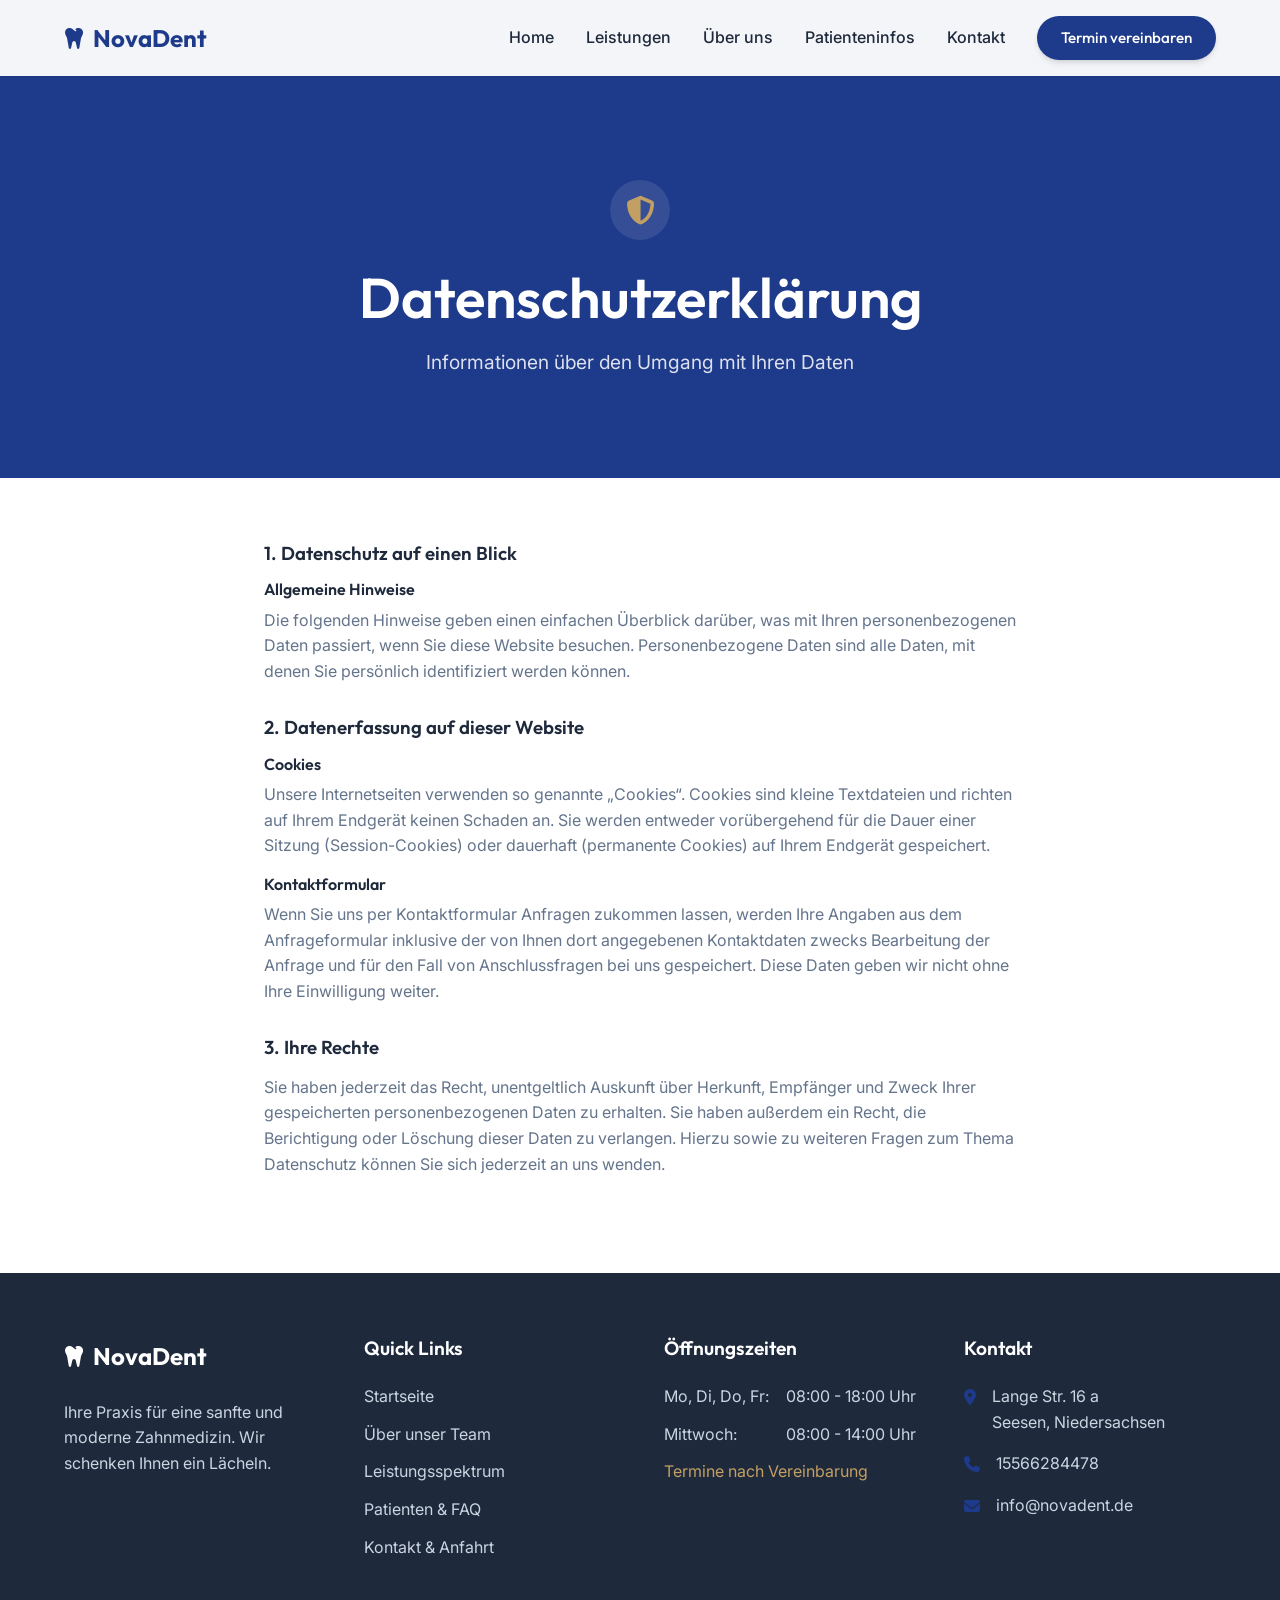
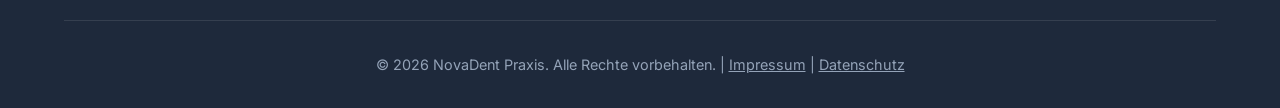
==== datenschutz.html @ 2373de5b "Website hochgeladen" ====
<!DOCTYPE html>
<html lang="de">

<head>
    <meta charset="UTF-8">
    <meta name="viewport" content="width=device-width, initial-scale=1.0">
    <title>Datenschutzerklärung | NovaDent Praxis</title>
    <meta name="description" content="Datenschutzerklärung der NovaDent Zahnarztpraxis in Seesen.">
    <link rel="stylesheet" href="https://cdnjs.cloudflare.com/ajax/libs/font-awesome/6.4.0/css/all.min.css">
    <link rel="stylesheet" href="css/styles.css">
</head>

<body>
    <!-- Header -->
    <header class="site-header">
        <div class="container header-inner">
            <a href="index.html" class="logo">
                <i class="fa-solid fa-tooth"></i>
                <span style="color: var(--primary-color);">Nova<strong>Dent</strong></span>
            </a>
            <button class="mobile-menu-btn" aria-label="Menu"><i class="fa-solid fa-bars"></i></button>
            <nav class="main-nav">
                <ul>
                    <li><a href="index.html" class="nav-link">Home</a></li>
                    <li><a href="leistungen.html" class="nav-link">Leistungen</a></li>
                    <li><a href="ueber-uns.html" class="nav-link">Über uns</a></li>
                    <li><a href="patienten.html" class="nav-link">Patienteninfos</a></li>
                    <li><a href="kontakt.html" class="nav-link">Kontakt</a></li>
                    <li><a href="kontakt.html" class="btn btn-primary"
                            style="padding: 0.6rem 1.5rem; font-size: 0.95rem;">Termin vereinbaren</a></li>
                </ul>
            </nav>
        </div>
    </header>

    <main>
        <section class="page-header"
            style="background: var(--primary-color); padding: 180px 0 100px; text-align: center; color: white;">
            <div class="container fade-in">
                <div
                    style="display: inline-flex; align-items: center; justify-content: center; width: 60px; height: 60px; background: rgba(255,255,255,0.1); border-radius: 50%; margin-bottom: 1.5rem;">
                    <i class="fa-solid fa-shield-halved" style="font-size: 1.8rem; color: var(--accent-color);"></i>
                </div>
                <h1 style="font-size: 3.5rem; margin-bottom: 1rem; color: white;">Datenschutzerklärung</h1>
                <p style="font-size: 1.2rem; max-width: 600px; margin: 0 auto; color: rgba(255,255,255,0.85);">
                    Informationen über den Umgang mit Ihren Daten
                </p>
            </div>
        </section>

        <section class="section">
            <div class="container fade-in" style="max-width: 800px;">
                <h3 style="margin-bottom: 1rem;">1. Datenschutz auf einen Blick</h3>
                <h4 style="margin-bottom: 0.5rem;">Allgemeine Hinweise</h4>
                <p class="text-muted" style="margin-bottom: 2rem;">
                    Die folgenden Hinweise geben einen einfachen Überblick darüber, was mit Ihren personenbezogenen
                    Daten passiert, wenn Sie diese Website besuchen. Personenbezogene Daten sind alle Daten, mit denen
                    Sie persönlich identifiziert werden können.
                </p>

                <h3 style="margin-bottom: 1rem;">2. Datenerfassung auf dieser Website</h3>
                <h4 style="margin-bottom: 0.5rem;">Cookies</h4>
                <p class="text-muted" style="margin-bottom: 1rem;">
                    Unsere Internetseiten verwenden so genannte „Cookies“. Cookies sind kleine Textdateien und richten
                    auf Ihrem Endgerät keinen Schaden an. Sie werden entweder vorübergehend für die Dauer einer Sitzung
                    (Session-Cookies) oder dauerhaft (permanente Cookies) auf Ihrem Endgerät gespeichert.
                </p>
                <h4 style="margin-bottom: 0.5rem;">Kontaktformular</h4>
                <p class="text-muted" style="margin-bottom: 2rem;">
                    Wenn Sie uns per Kontaktformular Anfragen zukommen lassen, werden Ihre Angaben aus dem
                    Anfrageformular inklusive der von Ihnen dort angegebenen Kontaktdaten zwecks Bearbeitung der Anfrage
                    und für den Fall von Anschlussfragen bei uns gespeichert. Diese Daten geben wir nicht ohne Ihre
                    Einwilligung weiter.
                </p>

                <h3 style="margin-bottom: 1rem;">3. Ihre Rechte</h3>
                <p class="text-muted" style="margin-bottom: 2rem;">
                    Sie haben jederzeit das Recht, unentgeltlich Auskunft über Herkunft, Empfänger und Zweck Ihrer
                    gespeicherten personenbezogenen Daten zu erhalten. Sie haben außerdem ein Recht, die Berichtigung
                    oder Löschung dieser Daten zu verlangen. Hierzu sowie zu weiteren Fragen zum Thema Datenschutz
                    können Sie sich jederzeit an uns wenden.
                </p>
            </div>
        </section>
    </main>

    <!-- Footer -->
    <footer class="site-footer">
        <div class="container">
            <div class="footer-grid">
                <div class="footer-col">
                    <a href="index.html" class="logo"
                        style="color: white; margin-bottom: 1.5rem; display: inline-flex;">
                        <i class="fa-solid fa-tooth"></i>
                        <span style="color: white;">Nova<strong>Dent</strong></span>
                    </a>
                    <p style="color: #cbd5e1; margin-bottom: 1.5rem;">
                        Ihre Praxis für eine sanfte und moderne Zahnmedizin. Wir schenken Ihnen ein Lächeln.
                    </p>
                </div>

                <div class="footer-col">
                    <h4>Quick Links</h4>
                    <ul class="footer-links">
                        <li><a href="index.html">Startseite</a></li>
                        <li><a href="ueber-uns.html">Über unser Team</a></li>
                        <li><a href="leistungen.html">Leistungsspektrum</a></li>
                        <li><a href="patienten.html">Patienten & FAQ</a></li>
                        <li><a href="kontakt.html">Kontakt & Anfahrt</a></li>
                    </ul>
                </div>

                <div class="footer-col">
                    <h4>Öffnungszeiten</h4>
                    <ul class="footer-links" style="color: #cbd5e1;">
                        <li style="display: flex; justify-content: space-between;"><span>Mo, Di, Do, Fr:</span>
                            <span>08:00 - 18:00 Uhr</span></li>
                        <li style="display: flex; justify-content: space-between;"><span>Mittwoch:</span> <span>08:00 -
                                14:00 Uhr</span></li>
                        <li
                            style="display: flex; justify-content: space-between; margin-top: 0.5rem; color: var(--accent-color);">
                            <span>Termine nach Vereinbarung</span>
                        </li>
                    </ul>
                </div>

                <div class="footer-col">
                    <h4>Kontakt</h4>
                    <ul class="footer-contact">
                        <li>
                            <i class="fa-solid fa-location-dot"></i>
                            <div>
                                Lange Str. 16 a<br>
                                Seesen, Niedersachsen
                            </div>
                        </li>
                        <li>
                            <i class="fa-solid fa-phone"></i>
                            <div>
                                <a href="tel:15566284478" style="color: inherit;">15566284478</a>
                            </div>
                        </li>
                        <li>
                            <i class="fa-solid fa-envelope"></i>
                            <div>
                                <a href="mailto:info@novadent.de" style="color: inherit;">info@novadent.de</a>
                            </div>
                        </li>
                    </ul>
                </div>
            </div>

            <div class="footer-bottom">
                <p>&copy; 2026 NovaDent Praxis. Alle Rechte vorbehalten. | <a href="impressum.html"
                        style="color: inherit; text-decoration: underline;">Impressum</a> | <a href="datenschutz.html"
                        style="color: inherit; text-decoration: underline;">Datenschutz</a></p>
            </div>
        </div>
    </footer>

    <script src="js/main.js"></script>
</body>

</html>
---- css/styles.css ----
@import url('https://fonts.googleapis.com/css2?family=Inter:wght@300;400;500;600&family=Outfit:wght@300;400;500;600;700&display=swap');

:root {
  /* Colors */
  --primary-color: #1e3a8a;
  /* Deep Navy Blue */
  --primary-hover: #1e40af;
  /* Brighter Navy */
  --secondary-color: #f1f5f9;
  /* Slate 100 soft gray */
  --accent-color: #c29f63;
  /* Champagne Gold */
  --accent-hover: #9c7b41;

  --text-dark: #1e293b;
  --text-muted: #64748b;
  --bg-color: #ffffff;
  --bg-section: #f1f5f9;

  /* Typography */
  --font-heading: 'Outfit', sans-serif;
  --font-body: 'Inter', sans-serif;

  /* Layout & Spacing */
  --container-width: 1200px;
  --spacing-sm: 0.5rem;
  --spacing-md: 1rem;
  --spacing-lg: 2rem;
  --spacing-xl: 4rem;
  --spacing-xxl: 6rem;

  /* UI Elements */
  --border-radius: 12px;
  --border-radius-pill: 9999px;
  --shadow-sm: 0 1px 2px 0 rgb(0 0 0 / 0.05);
  --shadow-md: 0 4px 6px -1px rgb(0 0 0 / 0.1), 0 2px 4px -2px rgb(0 0 0 / 0.1);
  --shadow-lg: 0 10px 15px -3px rgb(0 0 0 / 0.1), 0 4px 6px -4px rgb(0 0 0 / 0.1);

  /* Transitions */
  --transition-fast: 0.2s ease-in-out;
  --transition-normal: 0.3s ease-in-out;
}

/* ========================================= */
/* Reset & Base Styles                       */
/* ========================================= */
* {
  margin: 0;
  padding: 0;
  box-sizing: border-box;
}

html {
  scroll-behavior: smooth;
  font-size: 16px;
}

body {
  font-family: var(--font-body);
  color: var(--text-dark);
  background-color: var(--bg-color);
  line-height: 1.6;
  overflow-x: hidden;
}

h1,
h2,
h3,
h4,
h5,
h6 {
  font-family: var(--font-heading);
  font-weight: 600;
  line-height: 1.2;
  color: var(--text-dark);
}

a {
  text-decoration: none;
  color: inherit;
}

ul {
  list-style: none;
}

img {
  max-width: 100%;
  height: auto;
  display: block;
}

/* ========================================= */
/* Layout & Utilities                        */
/* ========================================= */
.container {
  max-width: var(--container-width);
  margin: 0 auto;
  padding: 0 1.5rem;
}

.section {
  padding: var(--spacing-xl) 0;
}

.section-bg {
  background-color: var(--bg-section);
}

.text-center {
  text-align: center;
}

.text-muted {
  color: var(--text-muted);
}

.mb-sm {
  margin-bottom: var(--spacing-sm);
}

.mb-md {
  margin-bottom: var(--spacing-md);
}

.mb-lg {
  margin-bottom: var(--spacing-lg);
}

.mb-xl {
  margin-bottom: var(--spacing-xl);
}

.grid {
  display: grid;
  gap: 2rem;
}

.grid-2 {
  grid-template-columns: repeat(1, 1fr);
}

.grid-3 {
  grid-template-columns: repeat(1, 1fr);
}

.grid-4 {
  grid-template-columns: repeat(1, 1fr);
}

@media (min-width: 768px) {
  .grid-2 {
    grid-template-columns: repeat(2, 1fr);
  }

  .grid-3 {
    grid-template-columns: repeat(2, 1fr);
  }

  .grid-4 {
    grid-template-columns: repeat(2, 1fr);
  }
}

@media (min-width: 1024px) {
  .grid-3 {
    grid-template-columns: repeat(3, 1fr);
  }

  .grid-4 {
    grid-template-columns: repeat(4, 1fr);
  }
}

/* ========================================= */
/* Components                                */
/* ========================================= */

/* Buttons */
.btn {
  display: inline-flex;
  align-items: center;
  justify-content: center;
  padding: 0.875rem 2rem;
  font-family: var(--font-heading);
  font-weight: 500;
  border-radius: var(--border-radius-pill);
  transition: all var(--transition-normal);
  cursor: pointer;
  border: none;
  font-size: 1.05rem;
}

.btn-primary {
  background-color: var(--primary-color);
  color: white;
  box-shadow: var(--shadow-md);
}

.btn-primary:hover {
  background-color: var(--primary-hover);
  transform: translateY(-2px);
  box-shadow: var(--shadow-lg);
}

.btn-outline {
  background-color: transparent;
  color: var(--primary-color);
  border: 2px solid var(--primary-color);
}

.btn-outline:hover {
  background-color: var(--primary-color);
  color: white;
}

/* Header */
.site-header {
  position: fixed;
  top: 0;
  left: 0;
  width: 100%;
  background-color: rgba(255, 255, 255, 0.95);
  backdrop-filter: blur(10px);
  z-index: 1000;
  transition: all var(--transition-normal);
  box-shadow: var(--shadow-sm);
  padding: 1rem 0;
}

.site-header.scrolled {
  padding: 0.5rem 0;
  box-shadow: var(--shadow-md);
}

.header-inner {
  display: flex;
  justify-content: space-between;
  align-items: center;
}

.logo {
  font-family: var(--font-heading);
  font-size: 1.5rem;
  font-weight: 700;
  color: var(--primary-color);
  display: flex;
  align-items: center;
  gap: 0.5rem;
}

.logo span {
  color: var(--text-dark);
}

.main-nav ul {
  display: flex;
  gap: 2rem;
  align-items: center;
}

.nav-link {
  font-weight: 500;
  color: var(--text-dark);
  transition: color var(--transition-fast);
  position: relative;
}

.nav-link:hover,
.nav-link.active {
  color: var(--primary-color);
}

.nav-link::after {
  content: '';
  position: absolute;
  bottom: -4px;
  left: 0;
  width: 0%;
  height: 2px;
  background-color: var(--primary-color);
  transition: width var(--transition-normal);
}

.nav-link:hover::after,
.nav-link.active::after {
  width: 100%;
}

.mobile-menu-btn {
  display: none;
  background: none;
  border: none;
  cursor: pointer;
  font-size: 1.5rem;
  color: var(--text-dark);
}

@media (max-width: 992px) {
  .main-nav {
    display: none;
    position: absolute;
    top: 100%;
    left: 0;
    width: 100%;
    background-color: white;
    box-shadow: var(--shadow-md);
    padding: 1rem 0;
  }

  .main-nav.active {
    display: block;
  }

  .main-nav ul {
    flex-direction: column;
    gap: 1rem;
    text-align: center;
  }

  .mobile-menu-btn {
    display: block;
  }
}

/* Cards */
.card {
  background-color: white;
  border-radius: var(--border-radius);
  padding: 2rem;
  box-shadow: var(--shadow-sm);
  transition: all var(--transition-normal);
  border: 1px solid rgba(0, 0, 0, 0.05);
  height: 100%;
  display: flex;
  flex-direction: column;
}

.card:hover {
  transform: translateY(-5px);
  box-shadow: var(--shadow-lg);
}

.card-icon {
  font-size: 2.5rem;
  color: var(--primary-color);
  margin-bottom: 1rem;
  background: var(--secondary-color);
  width: 80px;
  height: 80px;
  display: flex;
  align-items: center;
  justify-content: center;
  border-radius: 50%;
}

.card-title {
  margin-bottom: 0.5rem;
  font-size: 1.25rem;
}

.card-desc {
  color: var(--text-muted);
  flex-grow: 1;
}

/* Footer */
.site-footer {
  background-color: var(--text-dark);
  color: white;
  padding: 4rem 0 2rem;
}

.footer-grid {
  display: grid;
  grid-template-columns: repeat(1, 1fr);
  gap: 3rem;
  margin-bottom: 3rem;
}

@media (min-width: 768px) {
  .footer-grid {
    grid-template-columns: repeat(2, 1fr);
  }
}

@media (min-width: 1024px) {
  .footer-grid {
    grid-template-columns: repeat(4, 1fr);
  }
}

.footer-col h4 {
  color: white;
  margin-bottom: 1.5rem;
  font-size: 1.2rem;
}

.footer-links li {
  margin-bottom: 0.75rem;
}

.footer-links a {
  color: #cbd5e1;
  transition: color var(--transition-fast);
}

.footer-links a:hover {
  color: var(--primary-color);
}

.footer-contact li {
  display: flex;
  gap: 1rem;
  margin-bottom: 1rem;
  color: #cbd5e1;
}

.footer-contact i {
  color: var(--primary-color);
  margin-top: 5px;
}

.footer-bottom {
  text-align: center;
  padding-top: 2rem;
  border-top: 1px solid rgba(255, 255, 255, 0.1);
  color: #94a3b8;
  font-size: 0.9rem;
}

/* Animations */
.fade-in {
  opacity: 0;
  transform: translateY(20px);
  transition: opacity 0.8s ease-out, transform 0.8s ease-out;
}

.fade-in.is-visible {
  opacity: 1;
  transform: translateY(0);
}
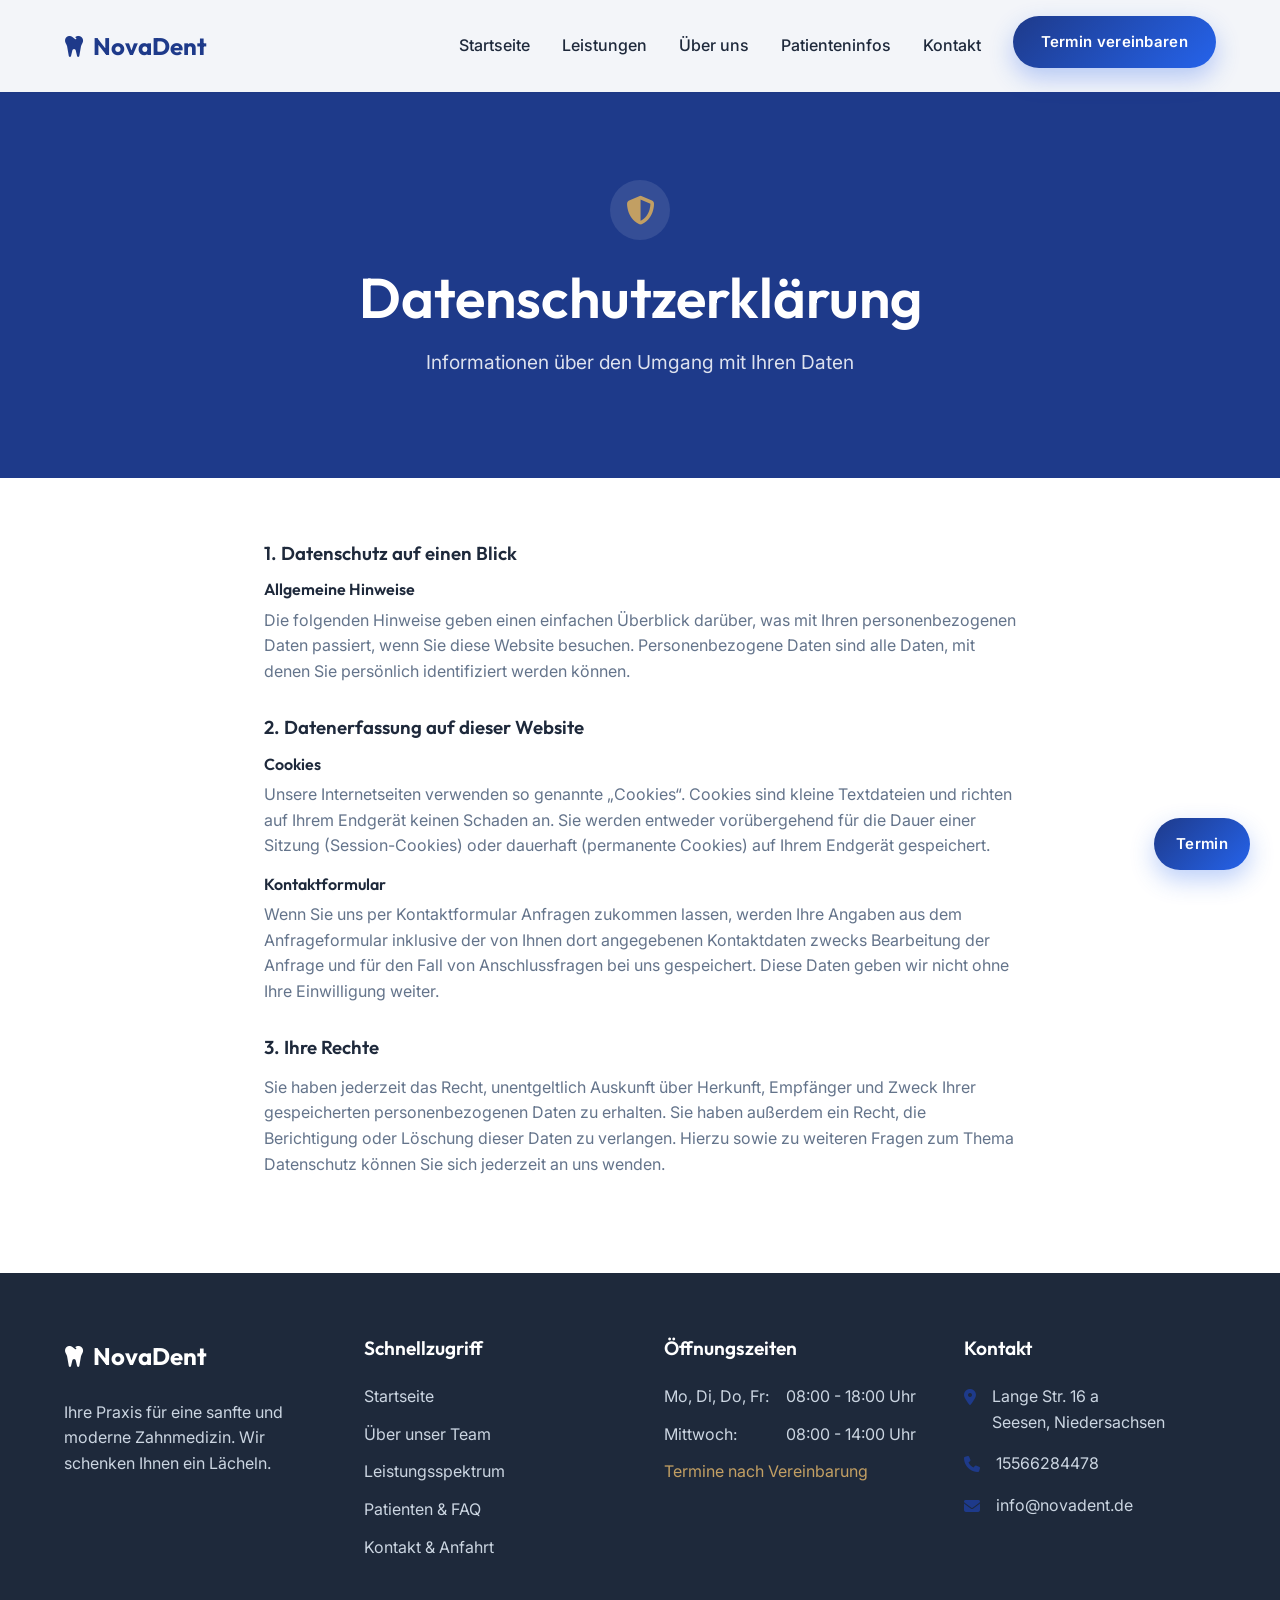
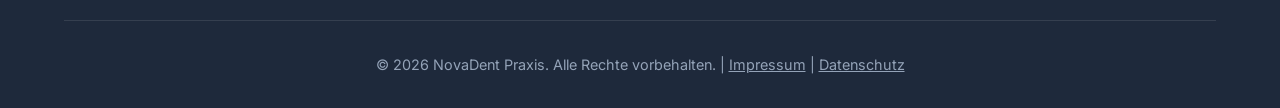
==== commit eb8755f2: "Update: Design Änderungen und neuer Button hinzugefügt" ====
--- a/datenschutz.html
+++ b/datenschutz.html
@@ -18,16 +18,15 @@
                 <i class="fa-solid fa-tooth"></i>
                 <span style="color: var(--primary-color);">Nova<strong>Dent</strong></span>
             </a>
-            <button class="mobile-menu-btn" aria-label="Menu"><i class="fa-solid fa-bars"></i></button>
+            <button class="mobile-menu-btn" aria-label="Menü"><i class="fa-solid fa-bars"></i></button>
             <nav class="main-nav">
                 <ul>
-                    <li><a href="index.html" class="nav-link">Home</a></li>
+                    <li><a href="index.html" class="nav-link">Startseite</a></li>
                     <li><a href="leistungen.html" class="nav-link">Leistungen</a></li>
                     <li><a href="ueber-uns.html" class="nav-link">Über uns</a></li>
                     <li><a href="patienten.html" class="nav-link">Patienteninfos</a></li>
                     <li><a href="kontakt.html" class="nav-link">Kontakt</a></li>
-                    <li><a href="kontakt.html" class="btn btn-primary"
-                            style="padding: 0.6rem 1.5rem; font-size: 0.95rem;">Termin vereinbaren</a></li>
+                    <li><a href="kontakt.html" class="nova-btn">Termin vereinbaren</a></li>
                 </ul>
             </nav>
         </div>
@@ -100,7 +99,7 @@
                 </div>
 
                 <div class="footer-col">
-                    <h4>Quick Links</h4>
+                    <h4>Schnellzugriff</h4>
                     <ul class="footer-links">
                         <li><a href="index.html">Startseite</a></li>
                         <li><a href="ueber-uns.html">Über unser Team</a></li>
@@ -114,7 +113,8 @@
                     <h4>Öffnungszeiten</h4>
                     <ul class="footer-links" style="color: #cbd5e1;">
                         <li style="display: flex; justify-content: space-between;"><span>Mo, Di, Do, Fr:</span>
-                            <span>08:00 - 18:00 Uhr</span></li>
+                            <span>08:00 - 18:00 Uhr</span>
+                        </li>
                         <li style="display: flex; justify-content: space-between;"><span>Mittwoch:</span> <span>08:00 -
                                 14:00 Uhr</span></li>
                         <li
@@ -159,6 +159,10 @@
     </footer>
 
     <script src="js/main.js"></script>
+    <!-- Floating Contact Button -->
+    <a href="kontakt.html" class="nova-btn floating-btn">
+        Termin
+    </a>
 </body>
 
 </html>
--- a/css/styles.css
+++ b/css/styles.css
@@ -439,4 +439,258 @@
 .fade-in.is-visible {
   opacity: 1;
   transform: translateY(0);
+}
+
+/* Why Us Section - Creative Version */
+.why-us-creative {
+  padding: 120px 20px;
+  background: linear-gradient(135deg, #e6f4ff, #ffffff);
+  text-align: center;
+  position: relative;
+  overflow: hidden;
+}
+
+.why-us-creative h2 {
+  font-size: 40px;
+  color: #0d2c4a;
+  margin-bottom: 15px;
+}
+
+.why-us-creative .subtitle {
+  font-size: 18px;
+  color: #5f6f81;
+  margin-bottom: 70px;
+}
+
+.creative-cards {
+  display: grid;
+  grid-template-columns: repeat(auto-fit, minmax(280px, 1fr));
+  gap: 40px;
+  max-width: 1200px;
+  margin: auto;
+}
+
+.creative-card {
+  backdrop-filter: blur(15px);
+  background: rgba(255, 255, 255, 0.6);
+  border-radius: 25px;
+  padding: 50px 30px;
+  box-shadow: 0 20px 50px rgba(0, 80, 150, 0.1);
+  transition: 0.4s ease;
+  position: relative;
+  animation: float 4s ease-in-out infinite;
+}
+
+.creative-card:hover {
+  transform: translateY(-15px) scale(1.03);
+  box-shadow: 0 30px 60px rgba(0, 80, 150, 0.2);
+}
+
+.circle {
+  width: 80px;
+  height: 80px;
+  margin: 0 auto 25px;
+  border-radius: 50%;
+  background: linear-gradient(135deg, #4db8ff, #0077cc);
+  display: flex;
+  align-items: center;
+  justify-content: center;
+  font-size: 32px;
+  color: white;
+  box-shadow: 0 10px 25px rgba(0, 119, 204, 0.3);
+}
+
+.creative-card h3 {
+  font-size: 22px;
+  margin-bottom: 15px;
+  color: #12395d;
+}
+
+.creative-card p {
+  font-size: 16px;
+  line-height: 1.7;
+  color: #5f6f81;
+}
+
+@keyframes float {
+  0% {
+    transform: translateY(0px);
+  }
+
+  50% {
+    transform: translateY(-8px);
+  }
+
+  100% {
+    transform: translateY(0px);
+  }
+}
+
+/* SERVICES GRID */
+.services {
+  display: grid;
+  grid-template-columns: repeat(auto-fit, minmax(300px, 1fr));
+  gap: 35px;
+  max-width: 1200px;
+  margin: auto;
+  padding: 80px 20px;
+  align-items: start;
+}
+
+/* SERVICE BOXES - NEW DESIGN */
+.services .service-box {
+  background: #ffffff;
+  border-radius: 16px;
+  padding: 25px;
+  box-shadow: 0 5px 20px rgba(0, 0, 0, 0.05);
+  transition: all 0.3s ease;
+  border: 2px solid transparent;
+  cursor: pointer;
+  text-align: center;
+  display: flex;
+  flex-direction: column;
+}
+
+.services .service-box img {
+  width: 100%;
+  height: 220px;
+  object-fit: cover;
+  border-radius: 12px;
+  margin-bottom: 20px;
+}
+
+.services .service-box:hover {
+  transform: translateY(-5px);
+}
+
+/* Aktiver Zustand (blauer Glow) */
+.services .service-box.active {
+  border: 2px solid #1e88e5;
+  box-shadow: 0 0 15px rgba(30, 136, 229, 0.5);
+}
+
+.services .card-inner {
+  padding: 30px;
+}
+
+.services .service-card h3 {
+  font-size: 22px;
+  color: #12395d;
+  margin-bottom: 15px;
+}
+
+.services .service-card p {
+  font-size: 15px;
+  color: #6b7c93;
+  margin-bottom: 20px;
+}
+
+.service-btn {
+  display: block;
+  margin: 0 auto;
+  padding: 12px 25px;
+  border: none;
+  border-radius: 30px;
+  background: linear-gradient(135deg, #4db8ff, #0077cc);
+  color: white;
+  cursor: pointer;
+  font-weight: 600;
+  transition: 0.3s ease;
+}
+
+.service-btn:hover {
+  background: linear-gradient(135deg, #0077cc, #005fa3);
+  transform: scale(1.05);
+}
+
+.extra-info {
+  max-height: 0;
+  overflow: hidden;
+  transition: all 0.4s ease;
+  opacity: 0;
+  text-align: left;
+  color: #6b7c93;
+}
+
+.extra-info.active {
+  max-height: 600px;
+  opacity: 1;
+  margin-top: 20px;
+}
+
+.extra-info p {
+  margin-bottom: 15px;
+}
+
+.extra-info ul {
+  padding-left: 0;
+  list-style: none;
+  margin-top: 10px;
+}
+
+.extra-info ul li {
+  margin-bottom: 8px;
+  display: flex;
+  align-items: center;
+  gap: 10px;
+}
+
+.extra-info ul li::before {
+  content: "✔";
+  color: #0077cc;
+}
+
+/* =========================
+   NOVADENT PREMIUM BUTTON
+========================= */
+
+.nova-btn {
+  display: inline-block;
+  padding: 14px 28px;
+  background: linear-gradient(135deg, #1e3a8a, #2563eb);
+  color: white;
+  font-size: 15px;
+  font-weight: 600;
+  border-radius: 50px;
+  text-decoration: none;
+  letter-spacing: 0.3px;
+  transition: all 0.35s ease;
+  box-shadow: 0 10px 25px rgba(37, 99, 235, 0.3);
+  position: relative;
+  overflow: hidden;
+}
+
+.nova-btn:hover {
+  transform: translateY(-3px);
+  box-shadow: 0 18px 40px rgba(37, 99, 235, 0.4);
+}
+
+.nova-btn:active {
+  transform: translateY(0);
+}
+
+/* Subtiler Licht-Effekt */
+.nova-btn::after {
+  content: "";
+  position: absolute;
+  top: 0;
+  left: -75%;
+  width: 50%;
+  height: 100%;
+  background: rgba(255, 255, 255, 0.25);
+  transform: skewX(-25deg);
+  transition: 0.6s;
+}
+
+.nova-btn:hover::after {
+  left: 130%;
+}
+
+.floating-btn {
+  position: fixed;
+  bottom: 30px;
+  right: 30px;
+  z-index: 999;
+  padding: 14px 22px;
+  border-radius: 40px;
 }
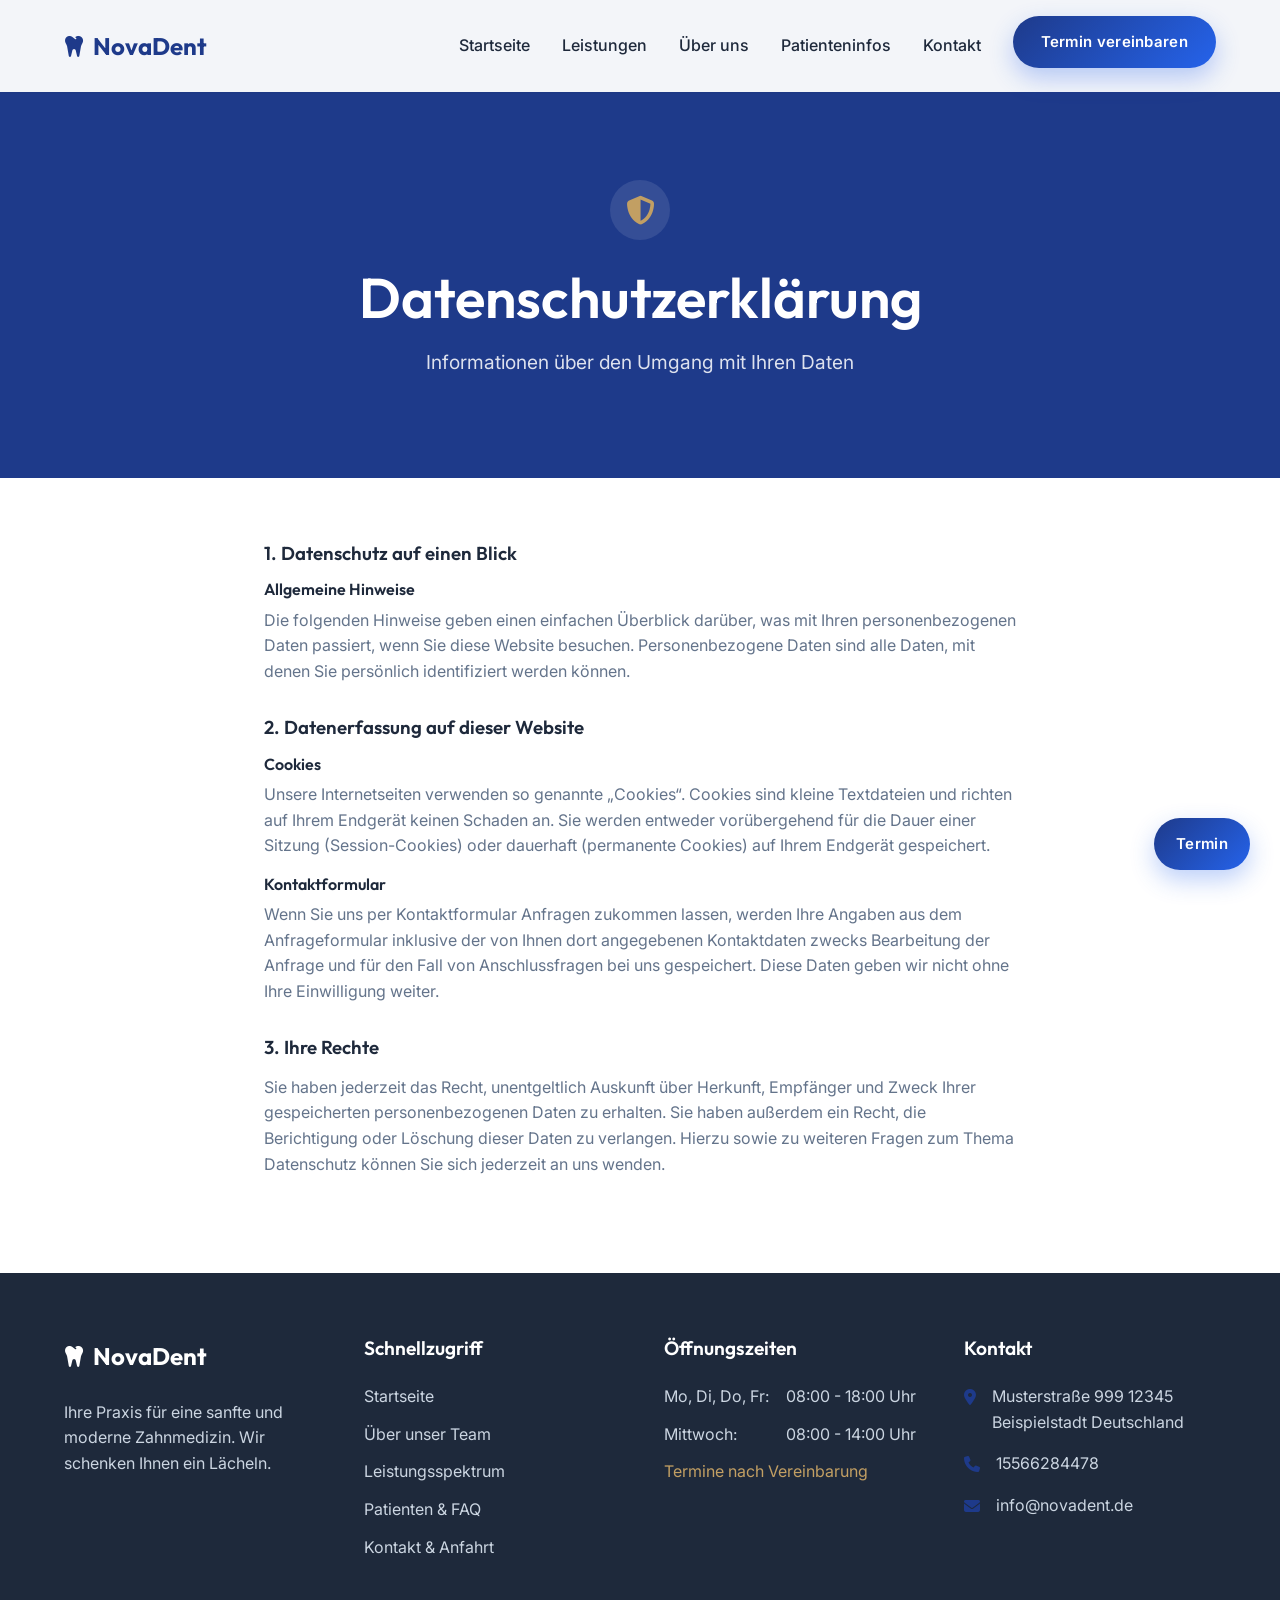
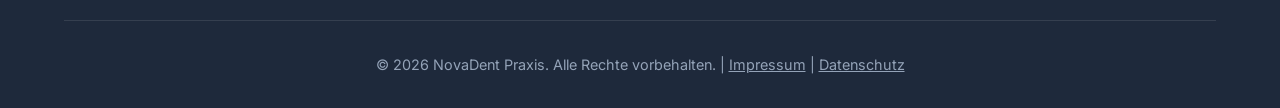
==== commit 7c518773: "Website aktualisiert" ====
--- a/datenschutz.html
+++ b/datenschutz.html
@@ -119,7 +119,7 @@
                                 14:00 Uhr</span></li>
                         <li
                             style="display: flex; justify-content: space-between; margin-top: 0.5rem; color: var(--accent-color);">
-                            <span>Termine nach Vereinbarung</span>
+                            <a href="kontakt.html" style="color: inherit;">Termine nach Vereinbarung</a>
                         </li>
                     </ul>
                 </div>
@@ -130,8 +130,9 @@
                         <li>
                             <i class="fa-solid fa-location-dot"></i>
                             <div>
-                                Lange Str. 16 a<br>
-                                Seesen, Niedersachsen
+                                Musterstraße 999
+                                12345 Beispielstadt
+                                Deutschland
                             </div>
                         </li>
                         <li>
--- a/css/styles.css
+++ b/css/styles.css
@@ -439,205 +439,6 @@
 .fade-in.is-visible {
   opacity: 1;
   transform: translateY(0);
-}
-
-/* Why Us Section - Creative Version */
-.why-us-creative {
-  padding: 120px 20px;
-  background: linear-gradient(135deg, #e6f4ff, #ffffff);
-  text-align: center;
-  position: relative;
-  overflow: hidden;
-}
-
-.why-us-creative h2 {
-  font-size: 40px;
-  color: #0d2c4a;
-  margin-bottom: 15px;
-}
-
-.why-us-creative .subtitle {
-  font-size: 18px;
-  color: #5f6f81;
-  margin-bottom: 70px;
-}
-
-.creative-cards {
-  display: grid;
-  grid-template-columns: repeat(auto-fit, minmax(280px, 1fr));
-  gap: 40px;
-  max-width: 1200px;
-  margin: auto;
-}
-
-.creative-card {
-  backdrop-filter: blur(15px);
-  background: rgba(255, 255, 255, 0.6);
-  border-radius: 25px;
-  padding: 50px 30px;
-  box-shadow: 0 20px 50px rgba(0, 80, 150, 0.1);
-  transition: 0.4s ease;
-  position: relative;
-  animation: float 4s ease-in-out infinite;
-}
-
-.creative-card:hover {
-  transform: translateY(-15px) scale(1.03);
-  box-shadow: 0 30px 60px rgba(0, 80, 150, 0.2);
-}
-
-.circle {
-  width: 80px;
-  height: 80px;
-  margin: 0 auto 25px;
-  border-radius: 50%;
-  background: linear-gradient(135deg, #4db8ff, #0077cc);
-  display: flex;
-  align-items: center;
-  justify-content: center;
-  font-size: 32px;
-  color: white;
-  box-shadow: 0 10px 25px rgba(0, 119, 204, 0.3);
-}
-
-.creative-card h3 {
-  font-size: 22px;
-  margin-bottom: 15px;
-  color: #12395d;
-}
-
-.creative-card p {
-  font-size: 16px;
-  line-height: 1.7;
-  color: #5f6f81;
-}
-
-@keyframes float {
-  0% {
-    transform: translateY(0px);
-  }
-
-  50% {
-    transform: translateY(-8px);
-  }
-
-  100% {
-    transform: translateY(0px);
-  }
-}
-
-/* SERVICES GRID */
-.services {
-  display: grid;
-  grid-template-columns: repeat(auto-fit, minmax(300px, 1fr));
-  gap: 35px;
-  max-width: 1200px;
-  margin: auto;
-  padding: 80px 20px;
-  align-items: start;
-}
-
-/* SERVICE BOXES - NEW DESIGN */
-.services .service-box {
-  background: #ffffff;
-  border-radius: 16px;
-  padding: 25px;
-  box-shadow: 0 5px 20px rgba(0, 0, 0, 0.05);
-  transition: all 0.3s ease;
-  border: 2px solid transparent;
-  cursor: pointer;
-  text-align: center;
-  display: flex;
-  flex-direction: column;
-}
-
-.services .service-box img {
-  width: 100%;
-  height: 220px;
-  object-fit: cover;
-  border-radius: 12px;
-  margin-bottom: 20px;
-}
-
-.services .service-box:hover {
-  transform: translateY(-5px);
-}
-
-/* Aktiver Zustand (blauer Glow) */
-.services .service-box.active {
-  border: 2px solid #1e88e5;
-  box-shadow: 0 0 15px rgba(30, 136, 229, 0.5);
-}
-
-.services .card-inner {
-  padding: 30px;
-}
-
-.services .service-card h3 {
-  font-size: 22px;
-  color: #12395d;
-  margin-bottom: 15px;
-}
-
-.services .service-card p {
-  font-size: 15px;
-  color: #6b7c93;
-  margin-bottom: 20px;
-}
-
-.service-btn {
-  display: block;
-  margin: 0 auto;
-  padding: 12px 25px;
-  border: none;
-  border-radius: 30px;
-  background: linear-gradient(135deg, #4db8ff, #0077cc);
-  color: white;
-  cursor: pointer;
-  font-weight: 600;
-  transition: 0.3s ease;
-}
-
-.service-btn:hover {
-  background: linear-gradient(135deg, #0077cc, #005fa3);
-  transform: scale(1.05);
-}
-
-.extra-info {
-  max-height: 0;
-  overflow: hidden;
-  transition: all 0.4s ease;
-  opacity: 0;
-  text-align: left;
-  color: #6b7c93;
-}
-
-.extra-info.active {
-  max-height: 600px;
-  opacity: 1;
-  margin-top: 20px;
-}
-
-.extra-info p {
-  margin-bottom: 15px;
-}
-
-.extra-info ul {
-  padding-left: 0;
-  list-style: none;
-  margin-top: 10px;
-}
-
-.extra-info ul li {
-  margin-bottom: 8px;
-  display: flex;
-  align-items: center;
-  gap: 10px;
-}
-
-.extra-info ul li::before {
-  content: "✔";
-  color: #0077cc;
 }
 
 /* =========================
@@ -693,4 +494,94 @@
   z-index: 999;
   padding: 14px 22px;
   border-radius: 40px;
+}
+
+/* Why Us Section - Creative Version */
+.why-us-creative {
+  padding: 120px 20px;
+  background: linear-gradient(135deg, #e6f4ff, #ffffff);
+  text-align: center;
+  position: relative;
+  overflow: hidden;
+}
+
+.why-us-creative h2 {
+  font-size: 40px;
+  color: #0d2c4a;
+  margin-bottom: 15px;
+}
+
+.why-us-creative .subtitle {
+  font-size: 18px;
+  color: #5f6f81;
+  margin-bottom: 70px;
+}
+
+.creative-cards {
+  display: grid;
+  grid-template-columns: repeat(auto-fit, minmax(280px, 1fr));
+  gap: 40px;
+  max-width: 1200px;
+  margin: auto;
+}
+
+.creative-card {
+  backdrop-filter: blur(15px);
+  background: rgba(255, 255, 255, 0.6);
+  border-radius: 25px;
+  padding: 50px 30px;
+  box-shadow: 0 20px 50px rgba(0, 80, 150, 0.1);
+  transition: 0.4s ease;
+  position: relative;
+  animation: float 4s ease-in-out infinite;
+}
+
+.creative-card:hover {
+  transform: translateY(-15px) scale(1.03);
+  box-shadow: 0 30px 60px rgba(0, 80, 150, 0.2);
+}
+
+.circle {
+  width: 100%;
+  height: 180px;
+  background: none;
+  border-radius: 0;
+  overflow: hidden;
+  margin-bottom: 25px;
+  display: flex;
+  align-items: center;
+  justify-content: center;
+  font-size: 3.5rem;
+}
+
+.circle img {
+  width: 100%;
+  height: 100%;
+  object-fit: cover;
+}
+
+.creative-card h3 {
+  font-size: 22px;
+  margin-bottom: 15px;
+  color: #12395d;
+}
+
+.creative-card p {
+  font-size: 16px;
+  line-height: 1.7;
+  color: #5f6f81;
+}
+
+@keyframes float {
+  0% {
+    transform: translateY(0px);
+  }
+
+  50% {
+    transform: translateY(-8px);
+  }
+
+  100% {
+    transform: translateY(0px);
+  }
 }
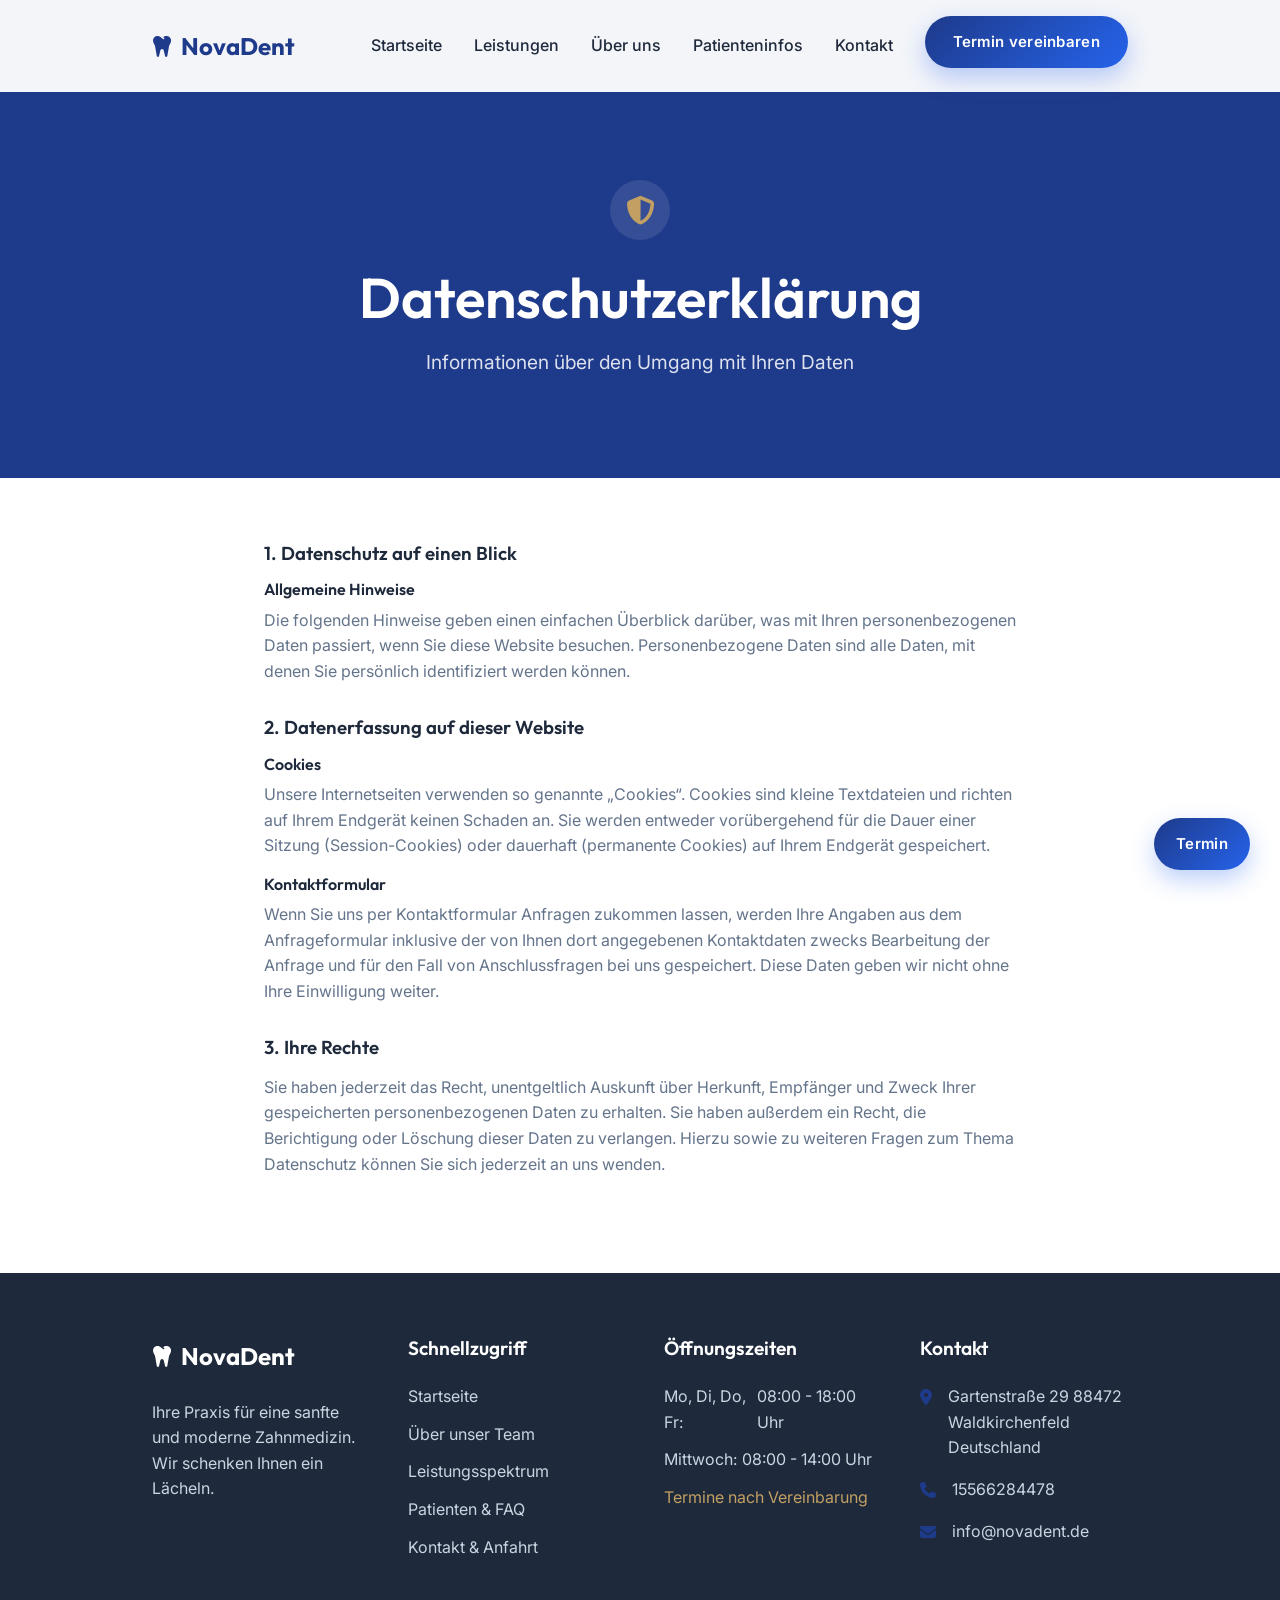
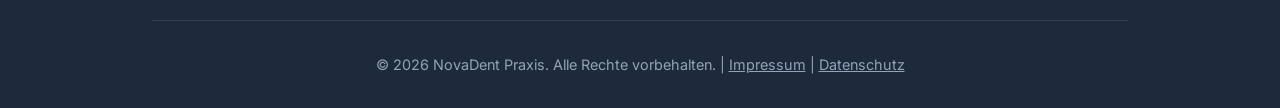
==== commit 5deff74e: "Update footer links, address information, and responsive design rules" ====
--- a/datenschutz.html
+++ b/datenschutz.html
@@ -7,6 +7,7 @@
     <title>Datenschutzerklärung | NovaDent Praxis</title>
     <meta name="description" content="Datenschutzerklärung der NovaDent Zahnarztpraxis in Seesen.">
     <link rel="stylesheet" href="https://cdnjs.cloudflare.com/ajax/libs/font-awesome/6.4.0/css/all.min.css">
+    <link rel="icon" type="image/png" href="img/favicon.png">
     <link rel="stylesheet" href="css/styles.css">
 </head>
 
@@ -130,8 +131,8 @@
                         <li>
                             <i class="fa-solid fa-location-dot"></i>
                             <div>
-                                Musterstraße 999
-                                12345 Beispielstadt
+                                Gartenstraße 29
+                                88472 Waldkirchenfeld
                                 Deutschland
                             </div>
                         </li>
--- a/css/styles.css
+++ b/css/styles.css
@@ -94,6 +94,7 @@
 /* Layout & Utilities                        */
 /* ========================================= */
 .container {
+  width: 80%;
   max-width: var(--container-width);
   margin: 0 auto;
   padding: 0 1.5rem;
@@ -296,7 +297,15 @@
   color: var(--text-dark);
 }
 
-@media (max-width: 992px) {
+@media (max-width: 1024px) {
+  .container {
+    width: 90%;
+  }
+
+  .creative-card {
+    flex-direction: column;
+  }
+
   .main-nav {
     display: none;
     position: absolute;
@@ -320,6 +329,18 @@
 
   .mobile-menu-btn {
     display: block;
+  }
+}
+
+/* Handy */
+@media (max-width: 600px) {
+  h1 {
+    font-size: 24px;
+  }
+
+  .creative-card {
+    width: 100%;
+    margin-bottom: 20px;
   }
 }
 
